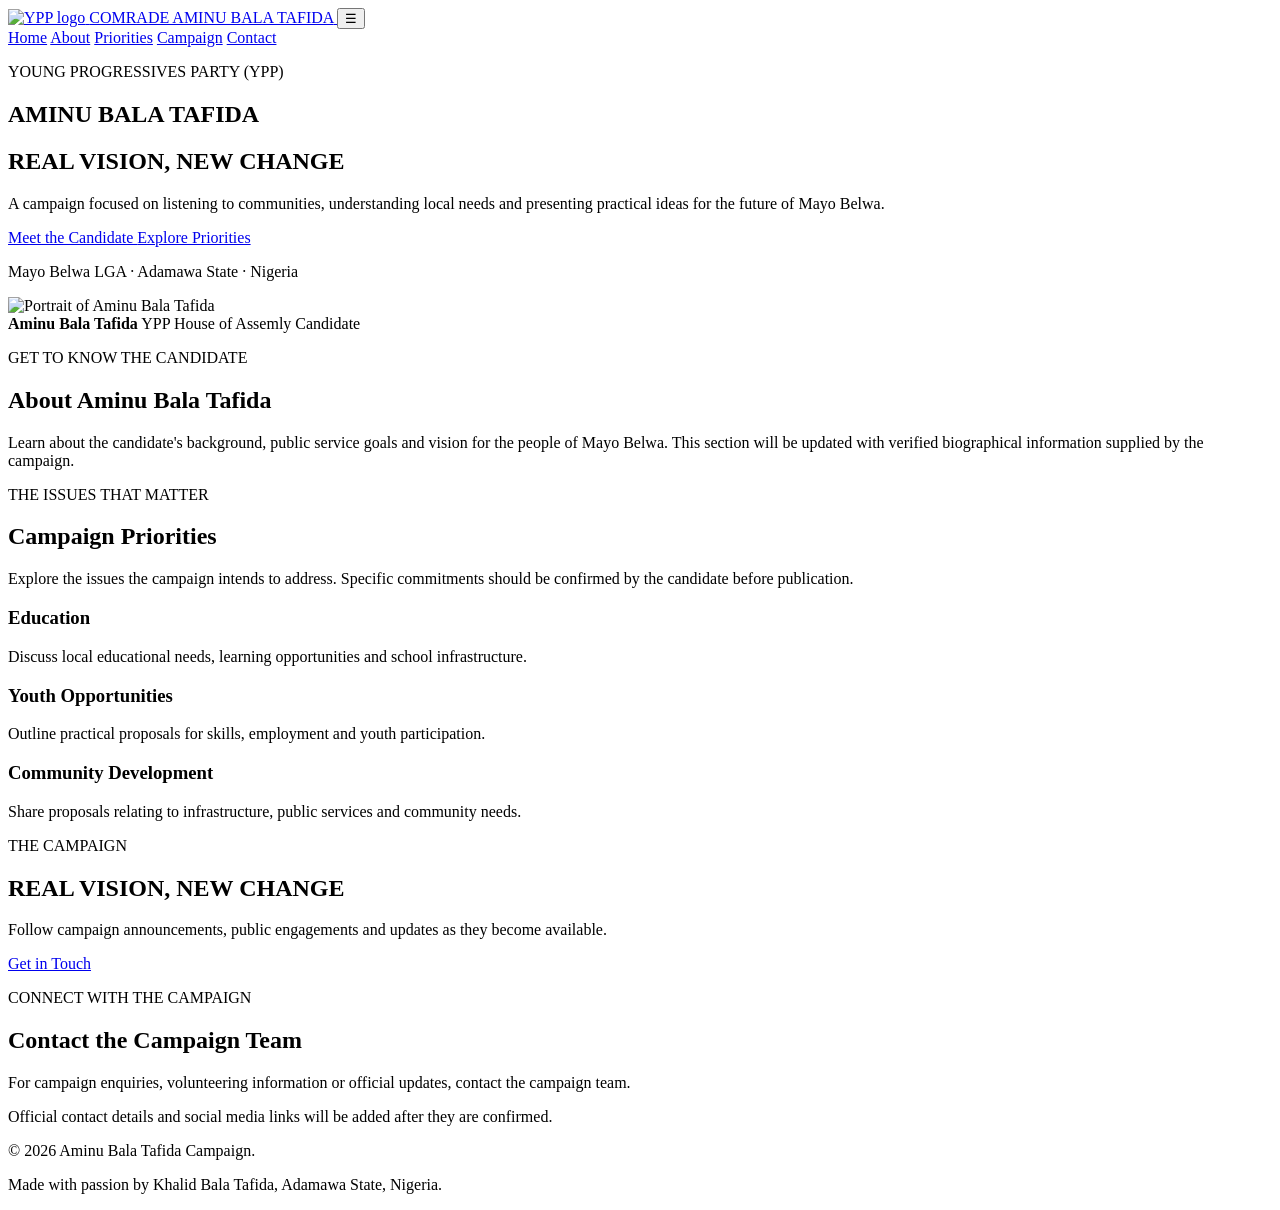
==== index.html @ e89bc750 "Add files via upload" ====
<!DOCTYPE html>
<html lang="en">
<head>
    <meta charset="UTF-8">
    <meta name="viewport" content="width=device-width, initial-scale=1.0">

    <title>Comrade Aminu Bala Tafida | Campaign Website</title>

    <meta name="description"
          content="Official campaign website for Aminu Bala Tafida, YPP, Mayo Belwa, Adamawa State.">

    <link rel="stylesheet" href="csc/style.css">
</head>

<body>

    <header class="header">
        <div class="container navbar">

            <a href="#home" class="brand">
                <img src="images/logo.jpeg"
                     alt="YPP logo"
                     class="party-logo">
                <span> COMRADE AMINU BALA TAFIDA</span>
            </a>

            <button class="menu-toggle"
                    id="menu-toggle"
                    aria-label="Open navigation"
                    aria-expanded="false">
                ☰
            </button>

            <nav id="navigation">
                <a href="#home">Home</a>
                <a href="#about">About</a>
                <a href="#priorities">Priorities</a>
                <a href="#campaign">Campaign</a>
                <a href="#contact">Contact</a>
            </nav>

        </div>
    </header>

    <main>

        <section class="hero" id="home">
            <div class="container hero-content">

                <div class="hero-text">
                    <p class="eyebrow">
                        YOUNG PROGRESSIVES PARTY (YPP)
                    </p>

                    <h1>
                        AMINU BALA
                        <span>TAFIDA</span>
                    </h1>

                    <h2>REAL VISION, NEW CHANGE</h2>

                    <p>
                        A campaign focused on listening to communities,
                        understanding local needs and presenting practical
                        ideas for the future of Mayo Belwa.
                    </p>

                    <div class="hero-buttons">
                        <a href="#about" class="btn btn-primary">
                            Meet the Candidate
                        </a>

                        <a href="#priorities" class="btn btn-outline">
                            Explore Priorities
                        </a>
                    </div>

                    <p class="location">
                        Mayo Belwa LGA · Adamawa State · Nigeria
                    </p>
                </div>

                <div class="hero-image">
                    <img src="images/abt.PNG"
                         alt="Portrait of Aminu Bala Tafida">
                    <div class="image-caption">
                        <strong>Aminu Bala Tafida</strong>
                        <span>YPP House of Assemly Candidate</span>
                    </div>
                </div>

            </div>
        </section>

        <section class="about section" id="about">
            <div class="container">
                <p class="section-label">GET TO KNOW THE CANDIDATE</p>
                <h2>About Aminu Bala Tafida</h2>

                <p class="section-intro">
                    Learn about the candidate's background, public service
                    goals and vision for the people of Mayo Belwa.
                    This section will be updated with verified biographical
                    information supplied by the campaign.
                </p>
            </div>
        </section>

        <section class="priorities section" id="priorities">
            <div class="container">
                <p class="section-label">THE ISSUES THAT MATTER</p>
                <h2>Campaign Priorities</h2>

                <p class="section-intro">
                    Explore the issues the campaign intends to address.
                    Specific commitments should be confirmed by the
                    candidate before publication.
                </p>

                <div class="priority-grid">

                    <article class="priority-card">
                        <span class="priority-number"></span>
                        <h3>Education</h3>
                        <p>
                            Discuss local educational needs, learning
                            opportunities and school infrastructure.
                        </p>
                    </article>

                    <article class="priority-card">
                        <span class="priority-number"></span>
                        <h3>Youth Opportunities</h3>
                        <p>
                            Outline practical proposals for skills,
                            employment and youth participation.
                        </p>
                    </article>

                    <article class="priority-card">
                        <span class="priority-number"></span>
                        <h3>Community Development</h3>
                        <p>
                            Share proposals relating to infrastructure,
                            public services and community needs.
                        </p>
                    </article>

                </div>
            </div>
        </section>

        <section class="campaign section" id="campaign">
            <div class="container campaign-content">
                <p class="section-label">THE CAMPAIGN</p>
                <h2>REAL VISION, NEW CHANGE</h2>
                <p>
                    Follow campaign announcements, public engagements
                    and updates as they become available.
                </p>
                <a href="#contact" class="btn btn-primary">
                    Get in Touch
                </a>
            </div>
        </section>

        <section class="contact section" id="contact">
            <div class="container">
                <p class="section-label">CONNECT WITH THE CAMPAIGN</p>
                <h2>Contact the Campaign Team</h2>

                <p>
                    For campaign enquiries, volunteering information
                    or official updates, contact the campaign team.
                </p>

                <p class="contact-note">
                    Official contact details and social media links
                    will be added after they are confirmed.
                </p>
            </div>
        </section>

    </main>

    <footer class="footer">
        <div class="container">
            <p>
                &copy; <span id="year">2026</span>
                Aminu Bala Tafida Campaign.
            </p>
            <p>Made with passion by Khalid Bala Tafida, Adamawa State, Nigeria.</p>
        </div>
    </footer>

    <script src="js/script.js"></script>

</body>
</html>
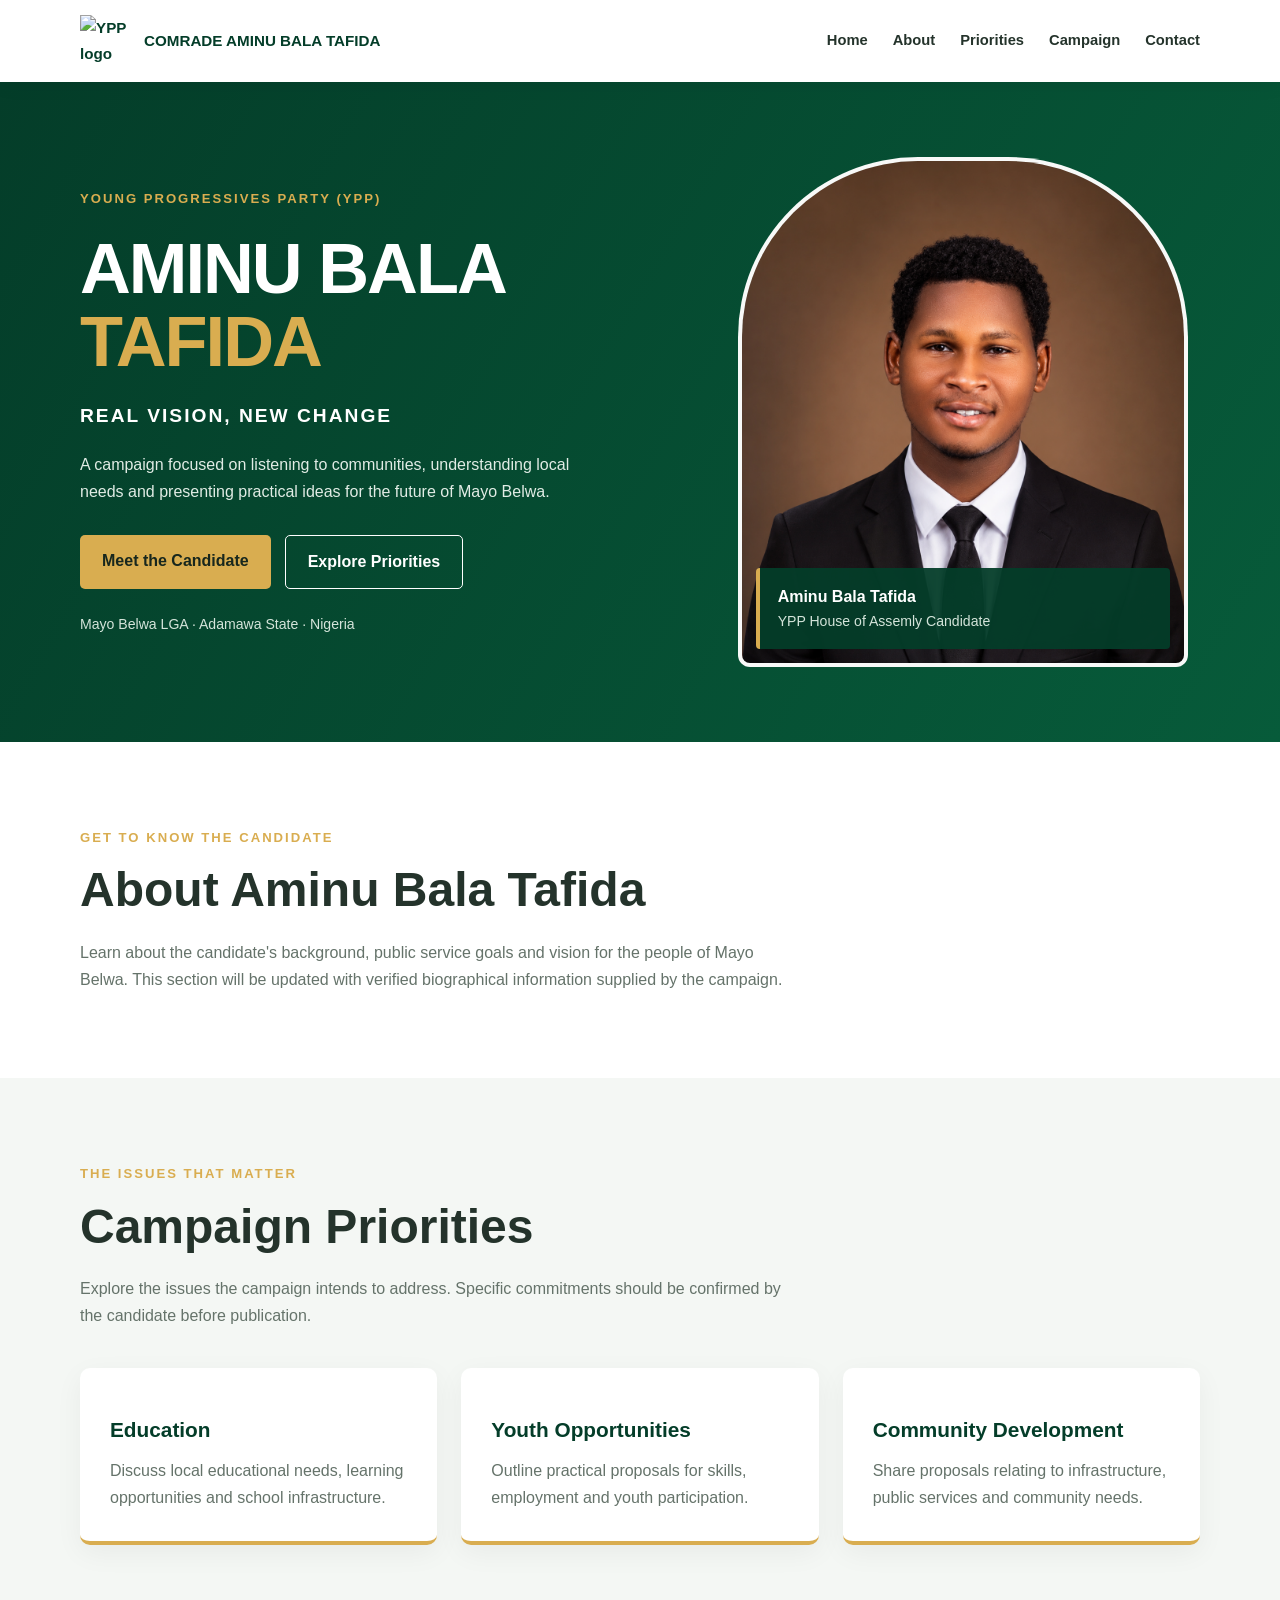
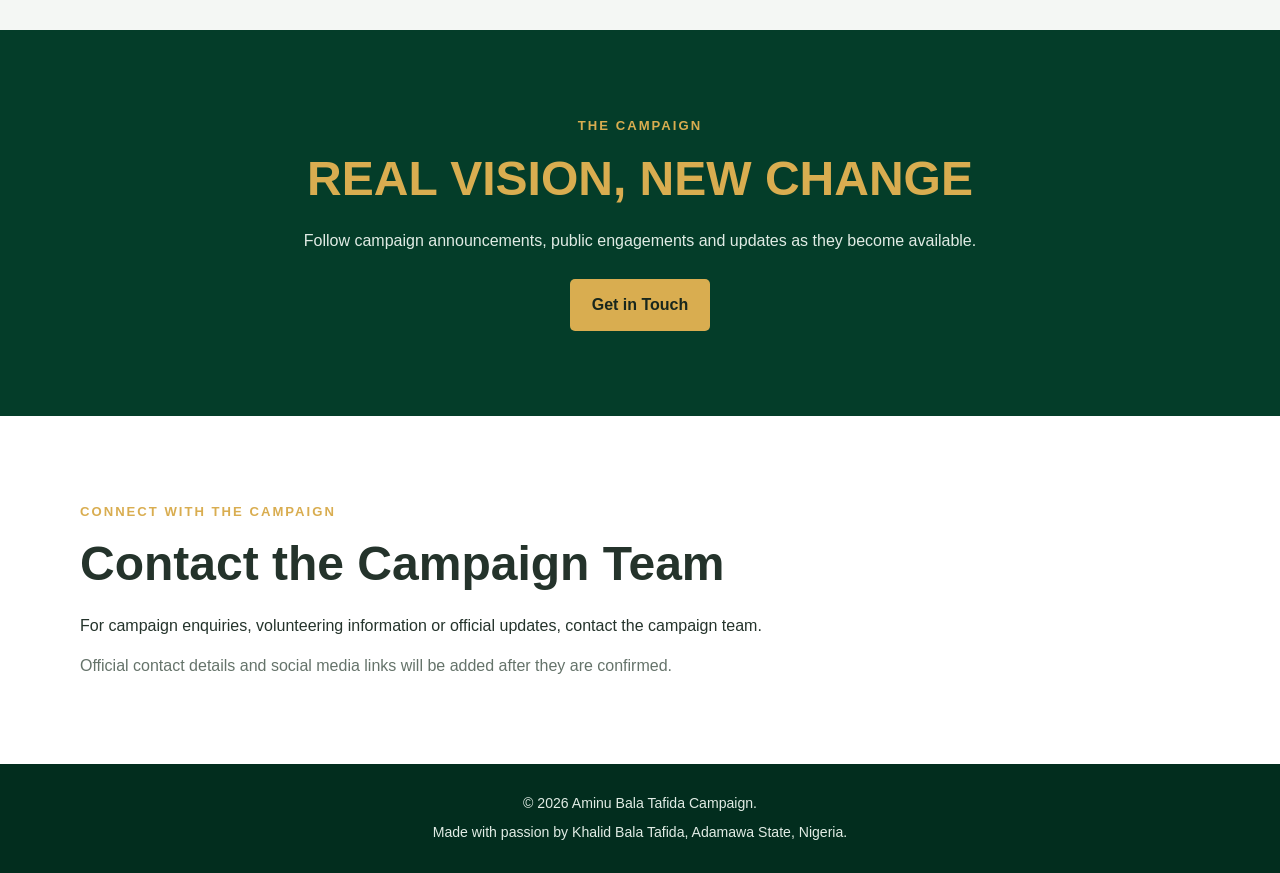
==== commit 6bffcdf8: "Fix HTML structure and update stylesheet link" ====
--- a/index.html
+++ b/index.html
@@ -10,7 +10,7 @@
     <meta name="description"
           content="Official campaign website for Aminu Bala Tafida, YPP, Mayo Belwa, Adamawa State.">
 
-    <link rel="stylesheet" href="csc/style.css">
+    <link rel="stylesheet" href="style.css">
 </head>
 
 <body>
@@ -82,8 +82,8 @@
                 </div>
 
                 <div class="hero-image">
-                    <img src="images/abt.PNG"
-                         alt="Portrait of Aminu Bala Tafida">
+                    <img src="abt.PNG"
+     alt="Portrait of Aminu Bala Tafida">
                     <div class="image-caption">
                         <strong>Aminu Bala Tafida</strong>
                         <span>YPP House of Assemly Candidate</span>
--- a/style.css
+++ b/style.css
@@ -0,0 +1,435 @@
+
+/* 1. Basic settings */
+:root {
+    --green: #075B3A;
+    --dark-green: #043D29;
+    --gold: #D9AD50;
+    --white: #FFFFFF;
+    --light: #F4F7F4;
+    --text: #24332B;
+    --muted: #65736A;
+}
+
+* {
+    margin: 0;
+    padding: 0;
+    box-sizing: border-box;
+}
+
+html {
+    scroll-behavior: smooth;
+    scroll-padding-top: 85px;
+}
+
+body {
+    font-family: Arial, Helvetica, sans-serif;
+    color: var(--text);
+    line-height: 1.7;
+}
+
+img {
+    max-width: 100%;
+    display: block;
+}
+
+a {
+    text-decoration: none;
+}
+
+.container {
+    width: min(1120px, 90%);
+    margin: 0 auto;
+}
+
+.section {
+    padding: 85px 0;
+}
+
+.section h2 {
+    font-size: clamp(2rem, 4vw, 3rem);
+    line-height: 1.2;
+    margin: 12px 0 20px;
+}
+
+.section-label,
+.eyebrow {
+    color: var(--gold);
+    font-size: 0.82rem;
+    font-weight: 800;
+    letter-spacing: 2px;
+}
+
+.section-intro {
+    max-width: 720px;
+    color: var(--muted);
+}
+
+/* 2. Navigation */
+.header {
+    background: var(--white);
+    position: sticky;
+    top: 0;
+    z-index: 100;
+    box-shadow: 0 3px 18px rgba(0, 0, 0, 0.07);
+}
+
+.navbar {
+    min-height: 82px;
+    display: flex;
+    align-items: center;
+    justify-content: space-between;
+    gap: 24px;
+}
+
+.brand {
+    display: flex;
+    align-items: center;
+    gap: 12px;
+    color: var(--dark-green);
+    font-weight: 800;
+    font-size: 0.95rem;
+}
+
+.party-logo {
+    width: 52px;
+    height: 52px;
+    object-fit: contain;
+}
+
+#navigation {
+    display: flex;
+    align-items: center;
+    gap: 25px;
+}
+
+#navigation a {
+    color: var(--text);
+    font-weight: 600;
+    font-size: 0.92rem;
+}
+
+#navigation a:hover {
+    color: var(--green);
+}
+
+.menu-toggle {
+    display: none;
+    border: 0;
+    background: var(--green);
+    color: white;
+    padding: 8px 12px;
+    border-radius: 6px;
+    font-size: 1.35rem;
+    cursor: pointer;
+}
+
+/* 3. Hero section */
+.hero {
+    background: linear-gradient(
+        120deg,
+        var(--dark-green),
+        var(--green)
+    );
+    color: var(--white);
+    padding: 75px 0;
+    overflow: hidden;
+}
+
+.hero-content {
+    display: grid;
+    grid-template-columns: 1.1fr 0.9fr;
+    align-items: center;
+    gap: 65px;
+}
+
+.hero-text h1 {
+    font-size: clamp(2.8rem, 5.5vw, 5rem);
+    line-height: 1.04;
+    margin: 22px 0;
+    letter-spacing: -2px;
+}
+
+.hero-text h1 span {
+    display: block;
+    color: var(--gold);
+}
+
+.hero-text h2 {
+    font-size: 1.2rem;
+    letter-spacing: 2px;
+    margin-bottom: 18px;
+}
+
+.hero-text > p:not(.eyebrow):not(.location) {
+    color: #E1ECE5;
+    max-width: 520px;
+}
+
+.hero-buttons {
+    display: flex;
+    flex-wrap: wrap;
+    gap: 14px;
+    margin-top: 30px;
+}
+
+.btn {
+    display: inline-block;
+    padding: 12px 22px;
+    border-radius: 5px;
+    font-weight: 700;
+    transition: transform 0.2s, background 0.2s;
+}
+
+.btn:hover {
+    transform: translateY(-2px);
+}
+
+.btn-primary {
+    background: var(--gold);
+    color: #18271D;
+}
+
+.btn-primary:hover {
+    background: #E9C36D;
+}
+
+.btn-outline {
+    border: 1px solid #FFFFFF;
+    color: #FFFFFF;
+}
+
+.btn-outline:hover {
+    background: #FFFFFF;
+    color: var(--green);
+}
+
+.location {
+    color: #D4E4DA;
+    margin-top: 24px;
+    font-size: 0.88rem;
+}
+
+.hero-image {
+    position: relative;
+    max-width: 450px;
+    justify-self: center;
+    width: 100%;
+}
+
+.hero-image > img {
+    width: 100%;
+    height: 510px;
+    object-fit: cover;
+    object-position: center top;
+    border-radius: 180px 180px 12px 12px;
+    border: 4px solid rgba(255, 255, 255, 0.75);
+    background: #E4E9E5;
+}
+
+.image-caption {
+    position: absolute;
+    bottom: 18px;
+    left: 18px;
+    right: 18px;
+    padding: 15px 18px;
+    background: rgba(4, 61, 41, 0.94);
+    border-left: 4px solid var(--gold);
+    border-radius: 4px;
+}
+
+.image-caption strong,
+.image-caption span {
+    display: block;
+}
+
+.image-caption span {
+    color: #D4E4DA;
+    font-size: 0.88rem;
+}
+
+/* 4. About section */
+.about {
+    background: var(--white);
+}
+
+/* 5. Campaign priorities */
+.priorities {
+    background: var(--light);
+}
+
+.priority-grid {
+    display: grid;
+    grid-template-columns: repeat(3, 1fr);
+    gap: 24px;
+    margin-top: 38px;
+}
+
+.priority-card {
+    background: var(--white);
+    padding: 30px;
+    border-radius: 10px;
+    border-bottom: 4px solid var(--gold);
+    box-shadow: 0 8px 28px rgba(0, 0, 0, 0.05);
+}
+
+.priority-number {
+    color: var(--green);
+    font-weight: 800;
+    font-size: 1.5rem;
+}
+
+.priority-card h3 {
+    margin: 14px 0 10px;
+    color: var(--dark-green);
+    font-size: 1.3rem;
+}
+
+.priority-card p {
+    color: var(--muted);
+}
+
+/* 6. Campaign call to action */
+.campaign {
+    text-align: center;
+    color: var(--white);
+    background: var(--dark-green);
+}
+
+.campaign-content {
+    max-width: 760px;
+}
+
+.campaign h2 {
+    color: var(--gold);
+}
+
+.campaign-content > p:not(.section-label) {
+    margin-bottom: 25px;
+    color: #E1ECE5;
+}
+
+/* 7. Contact section */
+.contact {
+    background: var(--white);
+}
+
+.contact-note {
+    color: var(--muted);
+    margin-top: 12px;
+}
+
+/* 8. Footer */
+.footer {
+    background: #022D1E;
+    color: #E1ECE5;
+    text-align: center;
+    padding: 28px 0;
+    font-size: 0.88rem;
+}
+
+.footer p + p {
+    margin-top: 5px;
+}
+
+/* 9. Responsive design for tablets and phones */
+@media (max-width: 850px) {
+    .navbar {
+        min-height: 75px;
+    }
+
+    .menu-toggle {
+        display: block;
+    }
+
+    #navigation {
+        display: none;
+        position: absolute;
+        top: 75px;
+        left: 0;
+        right: 0;
+        padding: 22px 5%;
+        background: var(--white);
+        flex-direction: column;
+        align-items: flex-start;
+        gap: 18px;
+        box-shadow: 0 10px 15px rgba(0, 0, 0, 0.08);
+    }
+
+    #navigation.open {
+        display: flex;
+    }
+
+    .hero-content {
+        grid-template-columns: 1fr;
+        gap: 42px;
+    }
+
+    .hero-text {
+        text-align: center;
+    }
+
+    .hero-text > p:not(.eyebrow):not(.location) {
+        margin-left: auto;
+        margin-right: auto;
+    }
+
+    .hero-buttons {
+        justify-content: center;
+    }
+
+    .hero-image {
+        max-width: 390px;
+    }
+
+    .hero-image > img {
+        height: 450px;
+    }
+
+    .priority-grid {
+        grid-template-columns: 1fr;
+    }
+}
+
+@media (max-width: 480px) {
+    .brand {
+        font-size: 0.78rem;
+        gap: 8px;
+    }
+
+    .party-logo {
+        width: 42px;
+        height: 42px;
+    }
+
+    .hero {
+        padding: 55px 0;
+    }
+
+    .hero-text h1 {
+        letter-spacing: -1px;
+    }
+
+    .hero-text h2 {
+        font-size: 1rem;
+    }
+
+    .hero-buttons {
+        flex-direction: column;
+    }
+
+    .btn {
+        text-align: center;
+    }
+
+    .hero-image > img {
+        height: 400px;
+    }
+
+    .section {
+        padding: 60px 0;
+    }
+
+    .priority-card {
+        padding: 24px;
+    }
+}
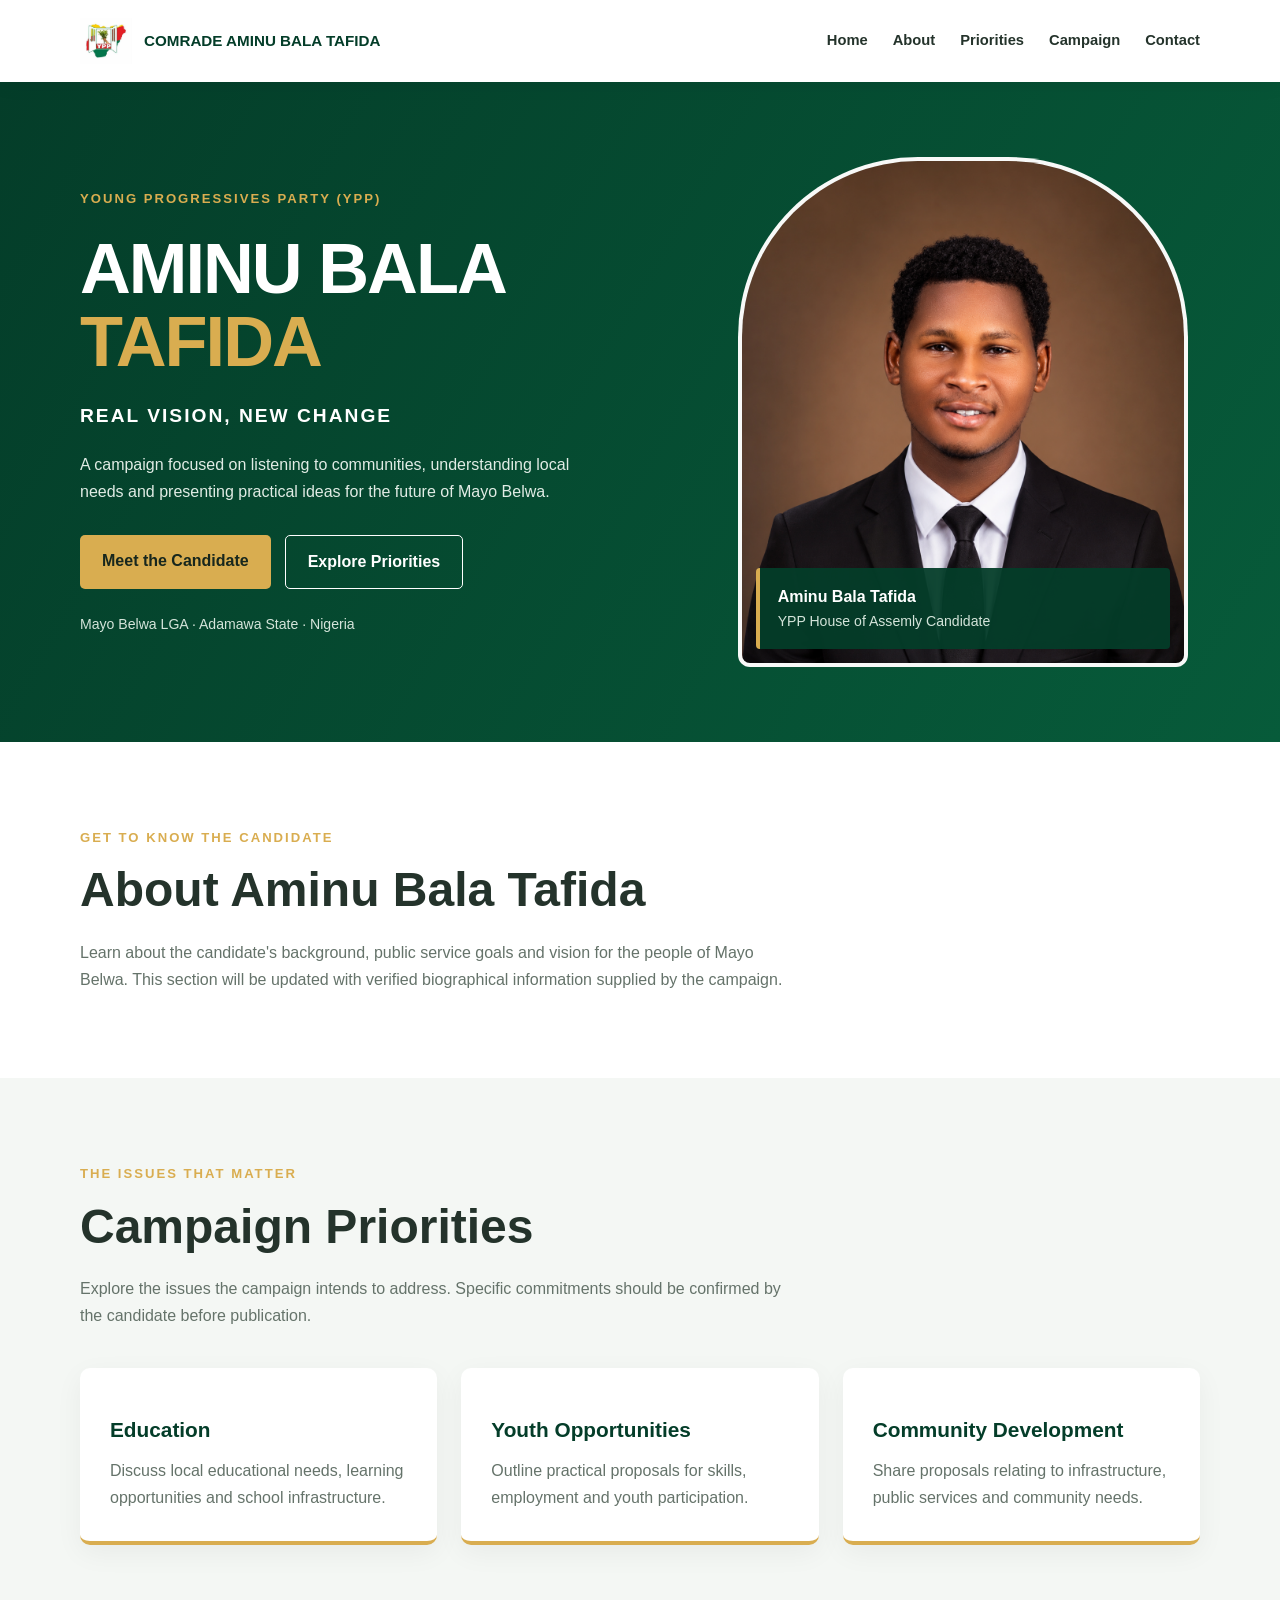
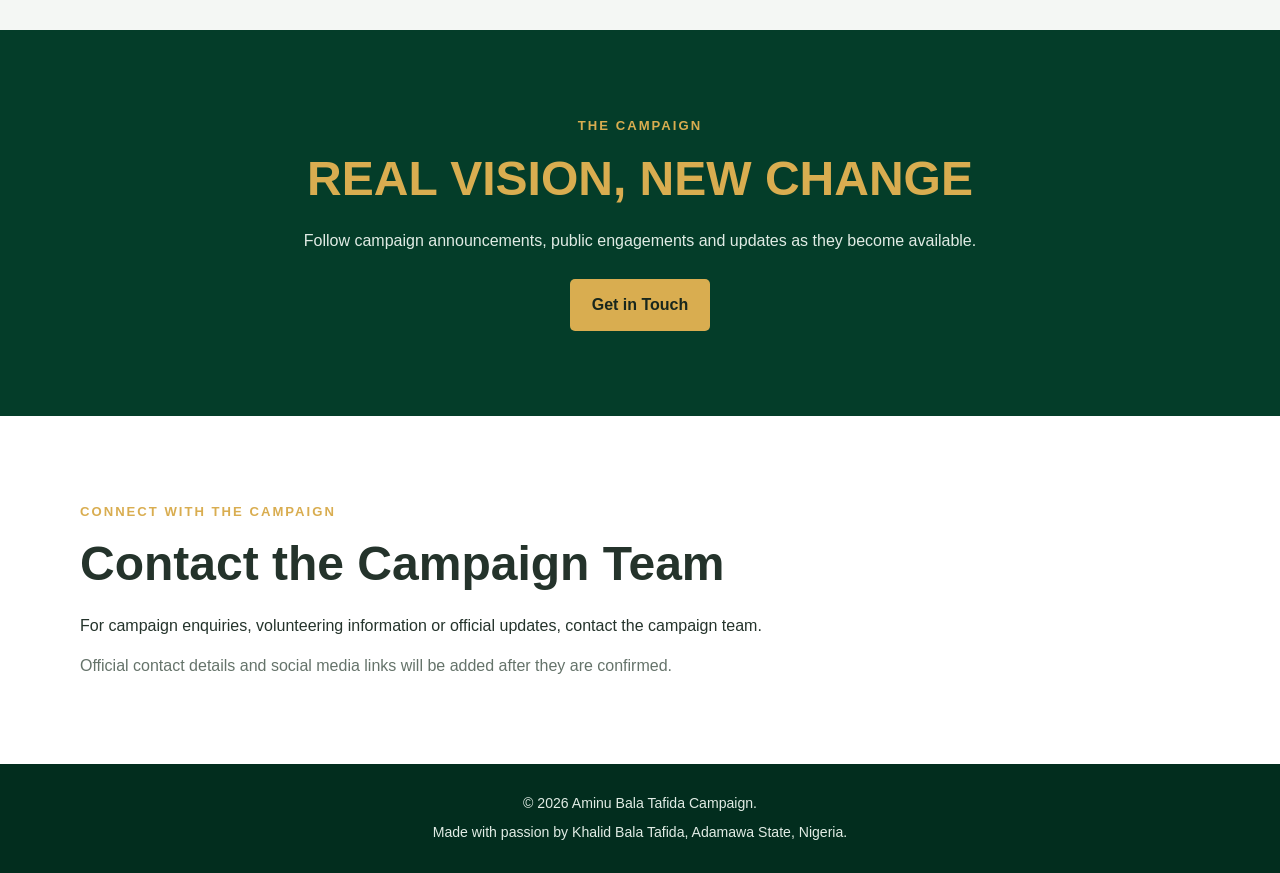
==== commit 34395f3e: "Update index.html" ====
--- a/index.html
+++ b/index.html
@@ -19,7 +19,7 @@
         <div class="container navbar">
 
             <a href="#home" class="brand">
-                <img src="images/logo.jpeg"
+                <img src="logo.jpeg"
                      alt="YPP logo"
                      class="party-logo">
                 <span> COMRADE AMINU BALA TAFIDA</span>
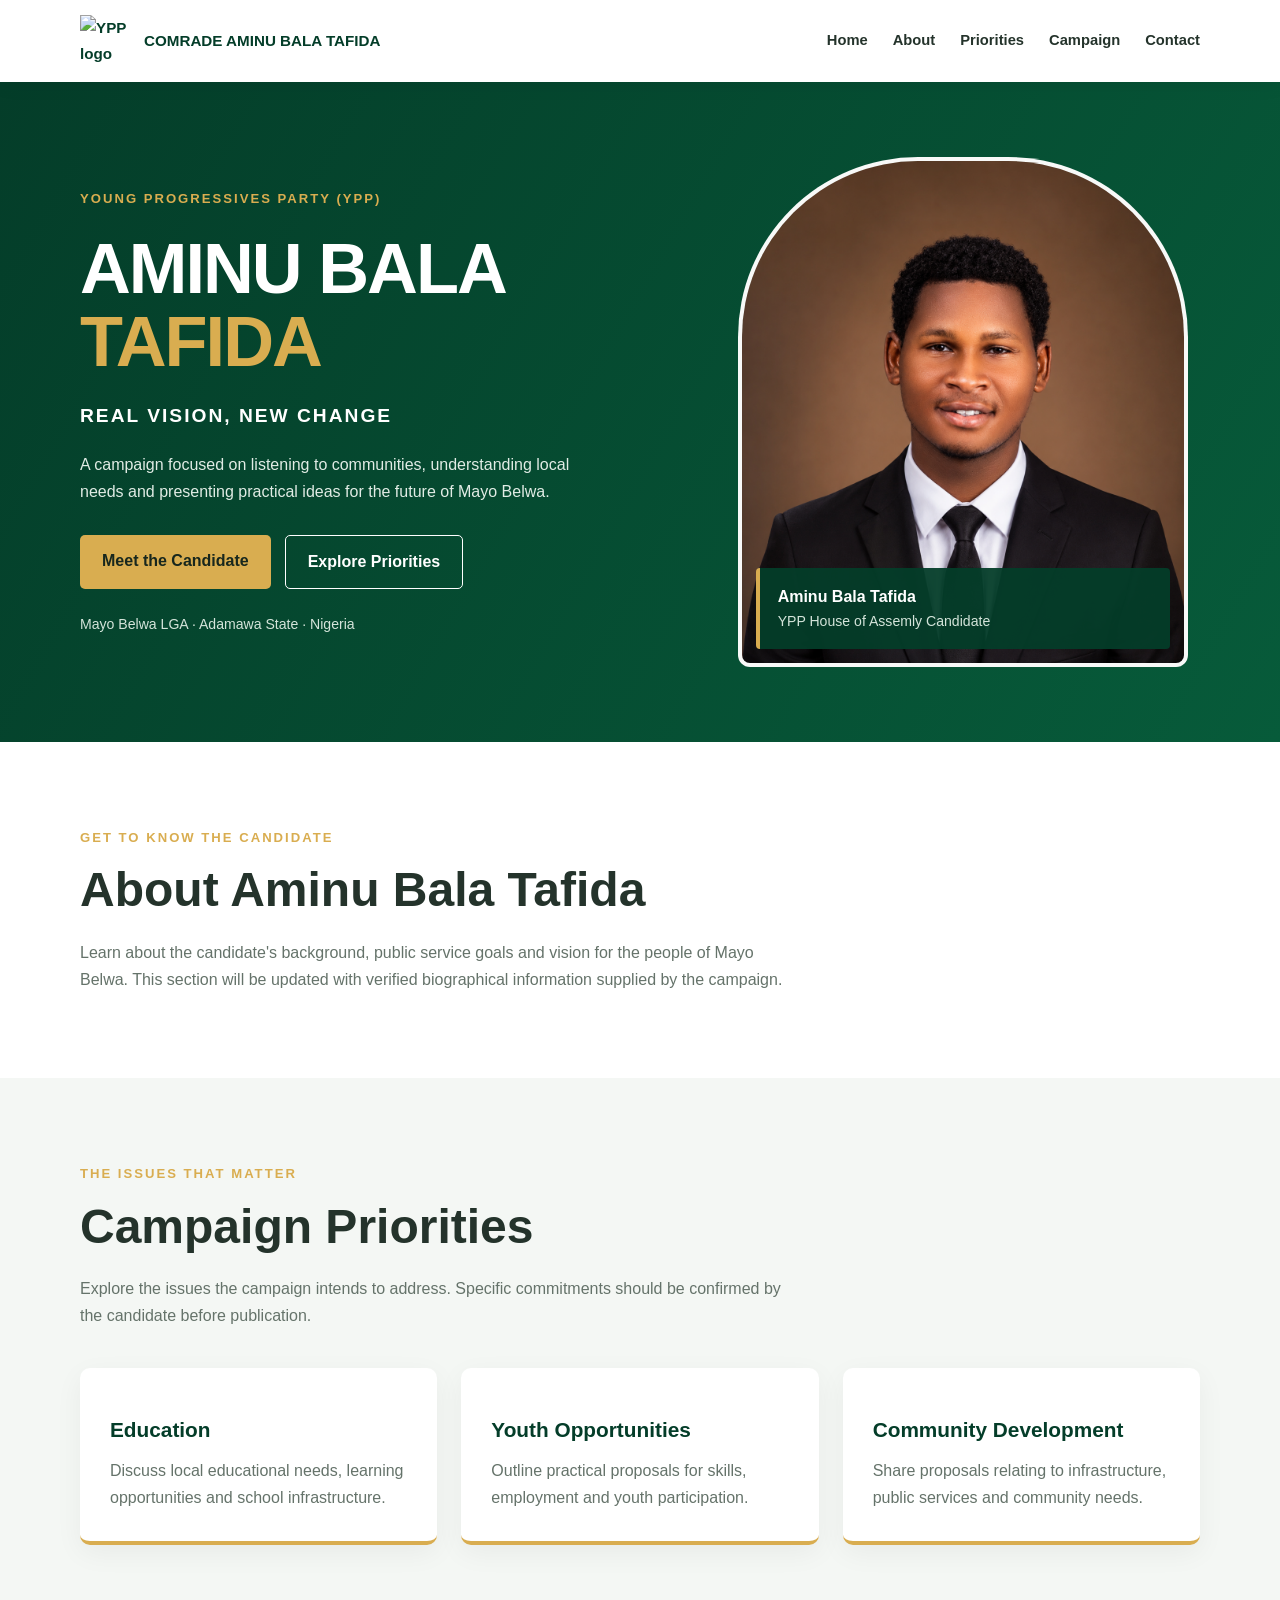
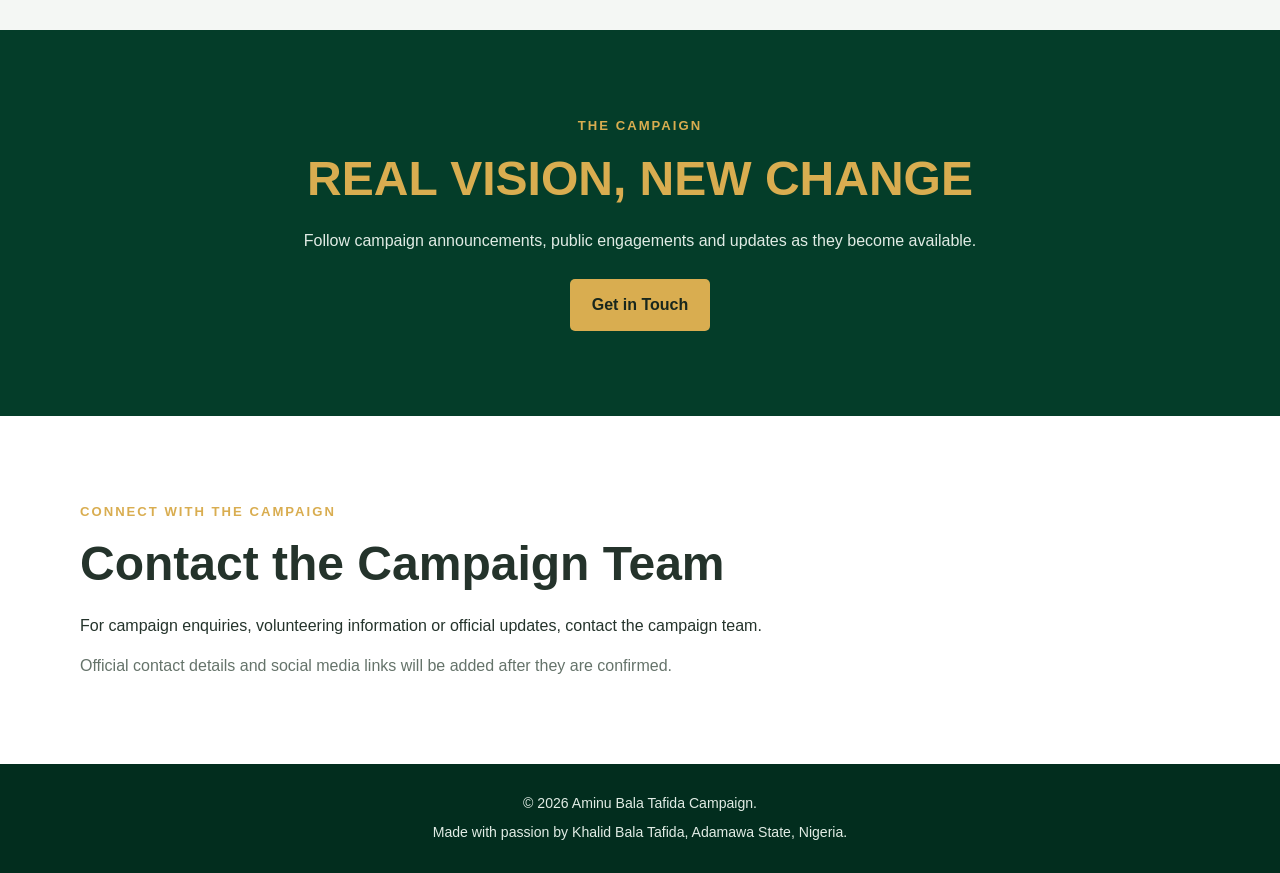
==== commit 86f11c04: "Format index.html with proper HTML syntax" ====
--- a/index.html
+++ b/index.html
@@ -19,7 +19,7 @@
         <div class="container navbar">
 
             <a href="#home" class="brand">
-                <img src="logo.jpeg"
+                <img src="images/logo.jpeg"
                      alt="YPP logo"
                      class="party-logo">
                 <span> COMRADE AMINU BALA TAFIDA</span>
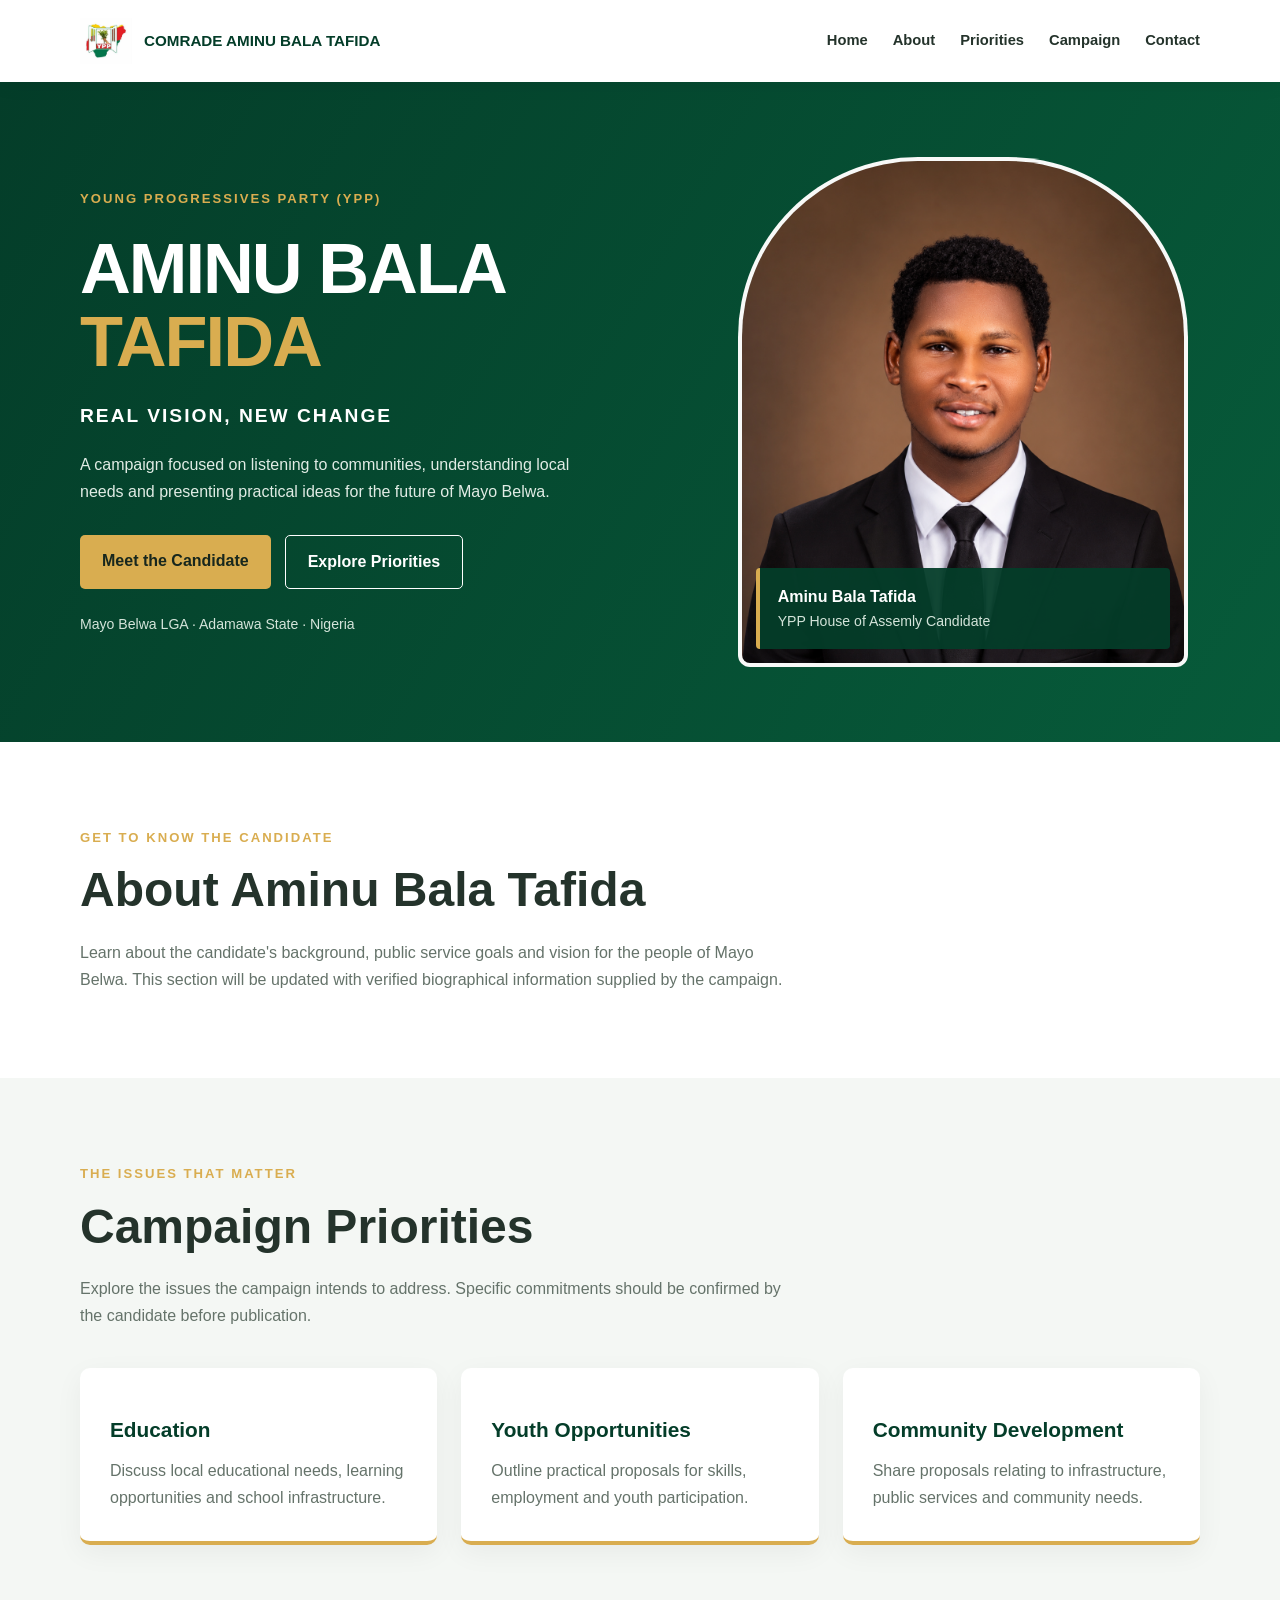
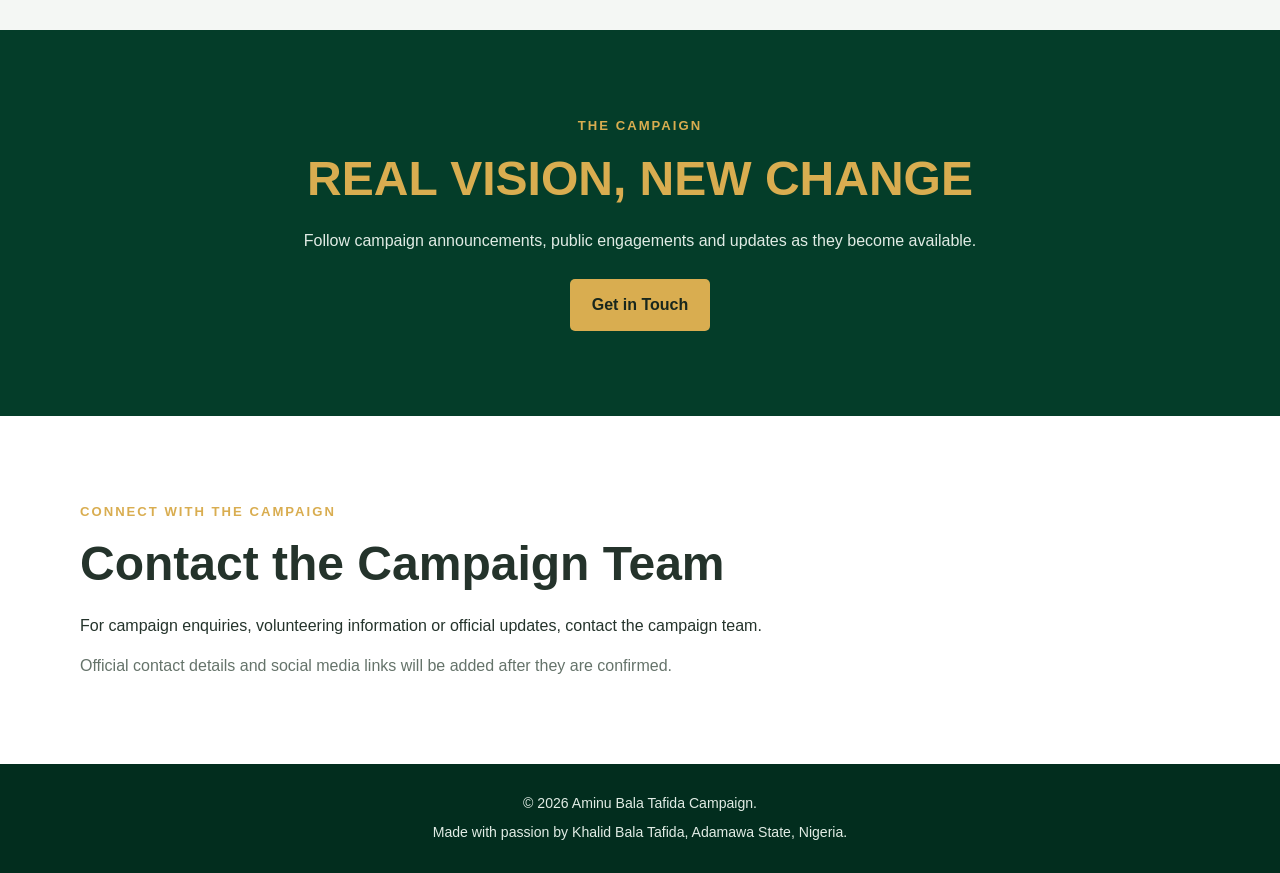
==== commit 1fd4bd77: "Update index.html" ====
--- a/index.html
+++ b/index.html
@@ -19,7 +19,7 @@
         <div class="container navbar">
 
             <a href="#home" class="brand">
-                <img src="images/logo.jpeg"
+                <img src="logo.jpeg"
                      alt="YPP logo"
                      class="party-logo">
                 <span> COMRADE AMINU BALA TAFIDA</span>
